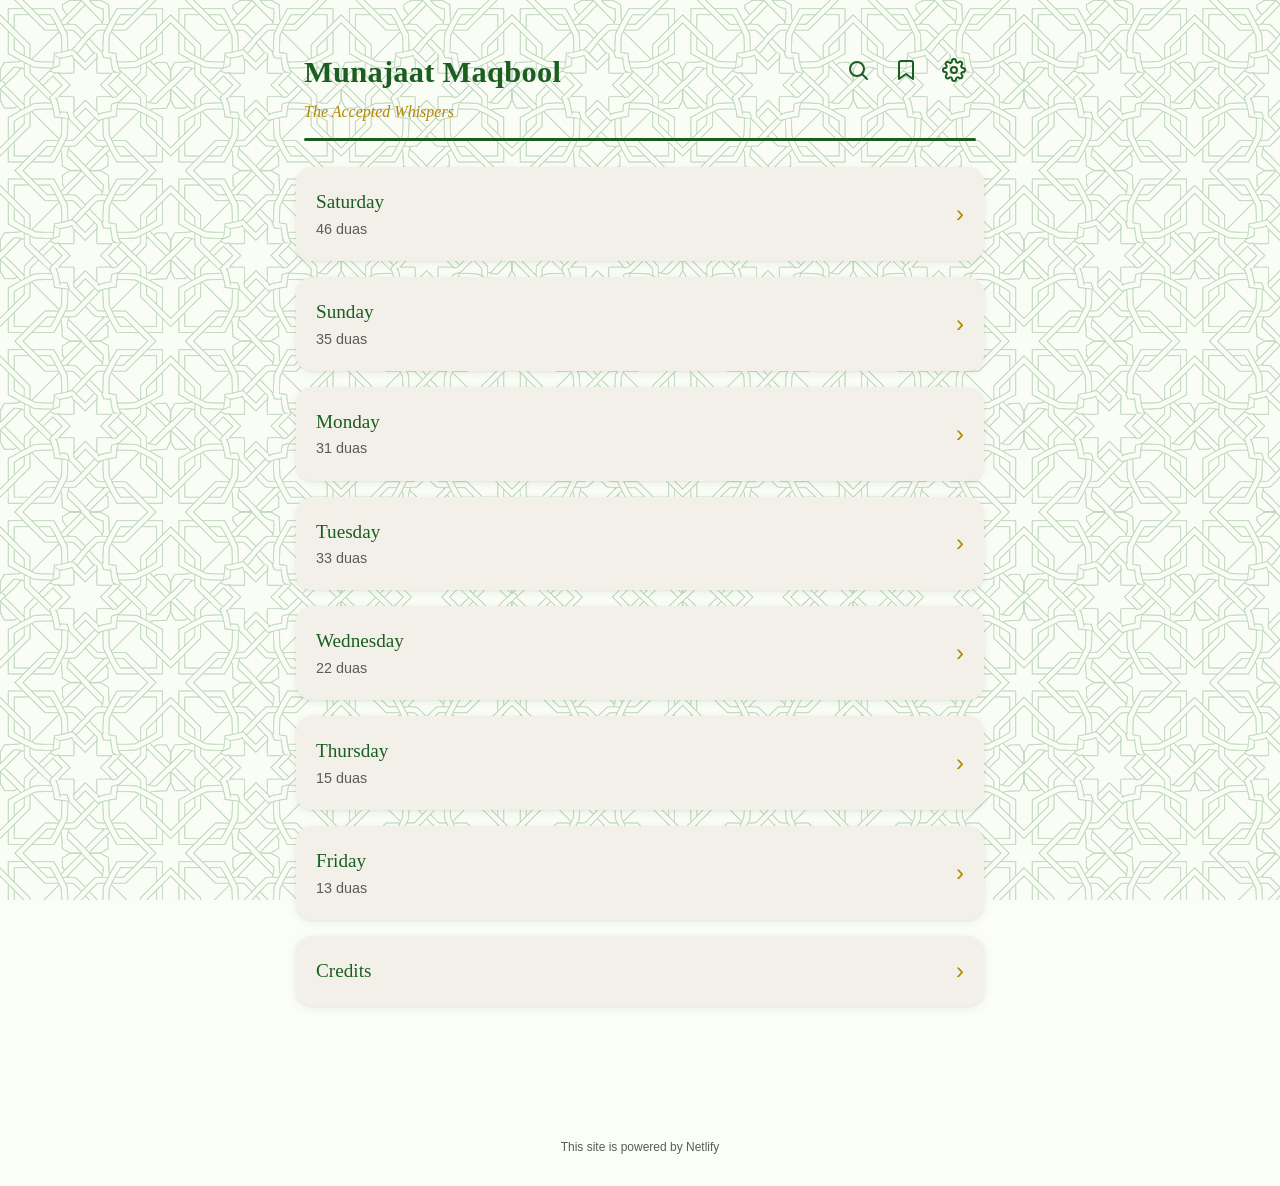
==== index.html @ 3bf54174 "v29: add project support page (support.html)" ====
<!DOCTYPE html>
<html lang="en">
<head>
<meta charset="UTF-8">
<meta name="viewport" content="width=device-width, initial-scale=1.0, viewport-fit=cover">
<title>Munajaat Maqbool</title>
<meta name="description" content="Munajaat Maqbool — The Accepted Whispers. Daily Qur'anic supplications by Mawlana Ashraf Ali Thanawi.">
<meta name="google-site-verification" content="EvIQQ5JlkB9sUNlK_Wzqi3NLMgtGDiQMD722Cd6O6J4" />
<meta name="theme-color" content="#1B5E20">
<meta name="mobile-web-app-capable" content="yes">
<meta name="apple-mobile-web-app-capable" content="yes">
<meta name="apple-mobile-web-app-status-bar-style" content="black-translucent">
<meta name="apple-mobile-web-app-title" content="Munajaat">
<link rel="manifest" href="manifest.webmanifest">
<link rel="icon" type="image/png" sizes="192x192" href="assets/icon-192.png">
<link rel="apple-touch-icon" href="assets/icon-192.png">
<link rel="stylesheet" href="styles.css">
</head>
<body>
<div id="app" aria-live="polite"></div>
<div id="toast" role="status" aria-live="polite"></div>
<div id="ios-banner" hidden>
  <span>Add to Home Screen for the full app experience &mdash; tap Share, then &lsquo;Add to Home Screen&rsquo;.</span>
  <button id="ios-banner-close" aria-label="Dismiss">&times;</button>
</div>
<div id="android-banner" hidden>
  <span id="android-banner-text">Install this app on your device for the full experience &mdash; tap &#8942; then &lsquo;Install app&rsquo;.</span>
  <button id="android-install" class="install-btn" hidden>Install</button>
  <button id="android-banner-close" aria-label="Dismiss">&times;</button>
</div>
<script src="app.js"></script>
<footer id="site-footer">
  <a href="https://www.netlify.com" target="_blank" rel="noopener">This site is powered by Netlify</a>
</footer>
</body>
</html>
---- styles.css ----
@font-face {
  font-family: 'Digital Khatt IndoPak';
  src: url('fonts/DigitalKhattIndoPak.woff2') format('woff2');
  font-display: swap;
}
@font-face {
  font-family: 'Amiri';
  src: url('fonts/Amiri-Regular.ttf') format('truetype');
  font-display: swap;
}
@font-face {
  font-family: 'Noto Nastaliq Urdu';
  src: url('fonts/NotoNastaliqUrdu-Regular.ttf') format('truetype');
  font-display: swap;
}

:root {
  --bg: #FBFDF7;
  --card: #F3F0EA;
  --primary: #1B5E20;
  --gold: #B28704;
  --text: #1A1C19;
  --text-dim: #5a5c58;
  --pattern-opacity: 0.35;
  --shadow: 0 2px 8px rgba(27, 94, 32, 0.08), 0 1px 3px rgba(0,0,0,0.06);
}
html[data-theme="dark"] {
  --bg: #101613;
  --card: #2A2622;
  --primary: #8ECB87;
  --gold: #D4B040;
  --text: #E3E3DE;
  --text-dim: #a8aaa4;
  --pattern-opacity: 0.12;
  --shadow: 0 2px 8px rgba(0,0,0,0.35), 0 1px 3px rgba(0,0,0,0.3);
}

* { box-sizing: border-box; margin: 0; padding: 0; }

html { -webkit-text-size-adjust: 100%; }

body {
  background-color: var(--bg);
  color: var(--text);
  font-family: -apple-system, BlinkMacSystemFont, 'Segoe UI', Roboto, Helvetica, Arial, sans-serif;
  line-height: 1.6;
  min-height: 100vh;
  position: relative;
  transition: background-color .25s, color .25s;
}
body::before {
  content: '';
  position: fixed;
  inset: 0;
  background: url('assets/bg_pattern.png') repeat;
  background-size: 512px;
  opacity: var(--pattern-opacity);
  pointer-events: none;
  z-index: 0;
}
#app { position: relative; z-index: 1; }

.wrap { max-width: 720px; margin: 0 auto; padding: 16px 16px calc(96px + env(safe-area-inset-bottom, 0px)); }

/* ---------- Headers ---------- */
.home-header { padding: calc(32px + env(safe-area-inset-top, 0px)) 8px 8px; }
.home-header h1 {
  font-family: Georgia, 'Times New Roman', serif;
  font-size: 1.9rem;
  color: var(--primary);
  letter-spacing: .3px;
}
.home-header .subtitle {
  color: var(--gold);
  font-style: italic;
  font-family: Georgia, 'Times New Roman', serif;
  margin-top: 2px;
}
.divider { height: 3px; background: var(--primary); border-radius: 2px; margin: 14px 0 18px; }

.topbar {
  display: flex; align-items: center; gap: 8px;
  padding: calc(12px + env(safe-area-inset-top, 0px)) 0 10px;
  position: sticky; top: 0; z-index: 10;
  background: var(--bg);
}
.topbar .title {
  font-family: Georgia, 'Times New Roman', serif;
  font-size: 1.25rem;
  color: var(--primary);
  flex: 1;
  overflow: hidden; text-overflow: ellipsis; white-space: nowrap;
}
.topbar .divider { margin: 0; position: absolute; left: 0; right: 0; bottom: 0; }
.icon-row { display: flex; gap: 4px; margin-left: auto; }

.icon-btn {
  background: none; border: none; cursor: pointer;
  color: var(--primary); padding: 8px; border-radius: 50%;
  display: inline-flex; align-items: center; justify-content: center;
  min-width: 44px; min-height: 44px;
  -webkit-tap-highlight-color: transparent;
}
.icon-btn:hover { background: rgba(128,128,128,.15); }
.icon-btn svg { width: 24px; height: 24px; display: block; }
.icon-btn.small svg { width: 20px; height: 20px; }
.icon-btn.gold { color: var(--gold); }

/* ---------- Cards ---------- */
.card {
  background: var(--card);
  border-radius: 16px;
  box-shadow: var(--shadow);
  padding: 20px;
  margin-bottom: 16px;
  transition: background-color .25s;
}

.day-card {
  display: flex; align-items: center; gap: 12px;
  cursor: pointer; text-decoration: none; color: inherit;
  -webkit-tap-highlight-color: transparent;
}
.day-card:hover { filter: brightness(.97); }
html[data-theme="dark"] .day-card:hover { filter: brightness(1.15); }
.day-card .day-title { font-family: Georgia, 'Times New Roman', serif; font-size: 1.2rem; color: var(--primary); }
.day-card .day-count { color: var(--text-dim); font-size: .9rem; }
.day-card .chevron { margin-left: auto; color: var(--gold); font-size: 1.5rem; line-height: 1; }

/* ---------- Dua cards ---------- */
.dua-card { position: relative; }
.dua-head { display: flex; align-items: flex-start; }
.num-badge {
  min-width: 34px; height: 34px; border-radius: 50%;
  background: var(--primary); color: #FBFDF7;
  display: inline-flex; align-items: center; justify-content: center;
  font-weight: 600; font-size: .95rem; flex-shrink: 0;
}
html[data-theme="dark"] .num-badge { color: #101613; }
.dua-actions { margin-left: auto; display: flex; gap: 2px; }
.dua-actions .icon-btn { padding: 6px; }

.arabic {
  font-family: 'Digital Khatt IndoPak', 'Amiri', serif;
  direction: rtl; text-align: right;
  font-size: calc(1.9rem * var(--arabic-scale, 1)); line-height: calc(2.1 * var(--arabic-lh, 1));
  margin: 14px 0 10px;
}
.urdu {
  font-family: 'Noto Nastaliq Urdu', serif;
  direction: rtl; text-align: right;
  font-size: calc(1.25rem * var(--text-scale, 1)); line-height: 2.4;
  margin: 10px 0;
}
.english { text-align: left; margin: 10px 0; font-size: calc(1rem * var(--text-scale, 1)); line-height: 1.7; }
.transliteration {
  text-align: left; font-style: italic; opacity: .85;
  font-size: calc(1rem * var(--translit-scale, 1)); line-height: 1.6;
  margin: 4px 0 10px;
}

.ref-toggle {
  background: none; border: none; cursor: pointer;
  color: var(--gold); font-weight: 600; font-size: .95rem;
  display: inline-flex; align-items: center; gap: 6px;
  padding: 6px 0; margin-top: 4px;
  -webkit-tap-highlight-color: transparent;
}
.ref-toggle .tri { display: inline-block; transition: transform .2s; font-size: .7rem; }
.ref-toggle[aria-expanded="true"] .tri { transform: rotate(90deg); }
.ref-body {
  display: none;
  white-space: pre-line;
  color: var(--text-dim);
  font-size: .9rem;
  border-left: 3px solid var(--gold);
  padding: 8px 12px; margin-top: 6px;
}
.ref-body.open { display: block; }

/* ---------- Search ---------- */
.search-input {
  width: 100%; padding: 12px 16px;
  border: 2px solid var(--primary); border-radius: 12px;
  background: var(--card); color: var(--text);
  font-size: 1rem; margin-bottom: 16px; outline: none;
}
.result-card { cursor: pointer; -webkit-tap-highlight-color: transparent; }
.result-card .r-meta { color: var(--primary); font-weight: 600; font-size: .9rem; }
.result-card .r-snippet { color: var(--text); margin-top: 4px; }
.result-card:hover { filter: brightness(.97); }
html[data-theme="dark"] .result-card:hover { filter: brightness(1.15); }

/* ---------- Settings ---------- */
.setting-row {
  display: flex; align-items: center; justify-content: space-between;
  padding: 14px 0; border-bottom: 1px solid rgba(128,128,128,.2);
}
.setting-row label { font-size: 1rem; }
.switch { position: relative; width: 48px; height: 26px; flex-shrink: 0; }
.switch input { opacity: 0; width: 100%; height: 100%; position: absolute; cursor: pointer; margin: 0; }
.switch .track {
  position: absolute; inset: 0; border-radius: 13px;
  background: rgba(128,128,128,.4); transition: background .2s;
  pointer-events: none;
}
.switch .track::after {
  content: ''; position: absolute; top: 3px; left: 3px;
  width: 20px; height: 20px; border-radius: 50%;
  background: #fff; transition: transform .2s;
  box-shadow: 0 1px 3px rgba(0,0,0,.3);
}
.switch input:checked + .track { background: var(--primary); }
.switch input:checked + .track::after { transform: translateX(22px); }

/* ---------- Credits ---------- */
.credits p { margin: 12px 0; }
.credits .gold { color: var(--gold); }

/* ---------- Misc ---------- */
.empty { text-align: center; color: var(--text-dim); padding: 48px 16px; }
.error-box {
  background: var(--card); border-left: 4px solid #b00020;
  padding: 16px; border-radius: 12px; margin: 24px 0;
}

#toast {
  position: fixed; left: 50%; bottom: calc(32px + env(safe-area-inset-bottom, 0px)); transform: translateX(-50%) translateY(80px);
  background: var(--primary); color: #fff;
  padding: 10px 22px; border-radius: 24px;
  font-size: .9rem; opacity: 0; pointer-events: none;
  transition: transform .25s, opacity .25s; z-index: 100;
}
html[data-theme="dark"] #toast { color: #101613; }
#toast.show { opacity: 1; transform: translateX(-50%) translateY(0); }

#ios-banner, #android-banner {
  position: fixed; left: 12px; right: 12px; bottom: calc(12px + env(safe-area-inset-bottom, 0px)); z-index: 90;
  background: var(--primary); color: #fff;
  border-radius: 14px; padding: 12px 14px;
  display: flex; align-items: center; gap: 10px;
  font-size: .88rem; box-shadow: 0 4px 16px rgba(0,0,0,.3);
}
html[data-theme="dark"] #ios-banner, #android-banner { color: #101613; }
#ios-banner[hidden], #android-banner[hidden] { display: none; }
#ios-banner button, #android-banner button {
  background: none; border: none; color: inherit;
  font-size: 1.3rem; cursor: pointer; padding: 2px 8px; flex-shrink: 0;
}

@media (max-width: 480px) {
  .arabic { font-size: calc(1.7rem * var(--arabic-scale, 1)); }
  .home-header h1 { font-size: 1.6rem; }
}

/* ---------- Font size sliders ---------- */
.setting-slider { flex-direction: column; align-items: stretch; gap: 8px; }
.slider-head { display: flex; align-items: center; justify-content: space-between; width: 100%; }
.slider-head label { min-width: 0; white-space: nowrap; overflow: hidden; text-overflow: ellipsis; }
.setting-slider input[type="range"] {
  width: 100%; margin: 0; accent-color: var(--primary); cursor: pointer;
}
.slider-val {
  min-width: 44px; text-align: right; color: var(--text-dim);
  font-size: .9rem; font-variant-numeric: tabular-nums;
}

#android-banner .install-btn {
  font-weight: 700; background: rgba(255,255,255,.25); border-radius: 8px;
  padding: 4px 14px !important; margin-left: 6px;
}

/* Support box (Credits page) */
.support-box { background: var(--card, #fff); border-radius: 16px; padding: 20px; margin-top: 16px; text-align: center; }
.support-box h3 { margin: 0 0 8px; color: var(--primary); font-family: Georgia, 'Times New Roman', serif; }
.support-box p { margin: 0 0 14px; font-size: 0.95rem; opacity: 0.85; }
.support-btn { display: inline-block; background: var(--primary); color: #fff; padding: 10px 22px; border-radius: 999px; text-decoration: none; font-weight: 600; }
.support-btn:hover { opacity: 0.9; }
html[data-theme="dark"] .support-btn { color: #101613; }

/* About/Credits page sections */
.about-head { text-align: center; }
.about-head h2 { margin: 4px 0 8px; }
.about-tagline { color: var(--text-dim); margin: 0 0 6px; }
.about-site { color: var(--gold); text-decoration: none; font-size: 0.95rem; }
.about-heading { color: var(--gold); font-size: 0.8rem; letter-spacing: 0.12em; font-weight: 600; margin: 2px 0 14px; }
.about-row { display: flex; gap: 16px; margin: 0 0 14px; }
.about-row:last-child { margin-bottom: 0; }
.about-label { flex: 0 0 38%; color: var(--text-dim); }
.about-value { flex: 1; }
.support-box h3 { color: var(--gold); }
.about-foot { text-align: center; color: var(--text-dim); margin: 14px 0 0; }
.about-gold { color: var(--gold); }

/* Netlify OSS footer */
#site-footer { text-align: center; padding: 20px 8px 28px; font-size: 0.75rem; }
#site-footer a { color: var(--text-dim); text-decoration: none; }
#site-footer a:hover { color: var(--primary); text-decoration: underline; }
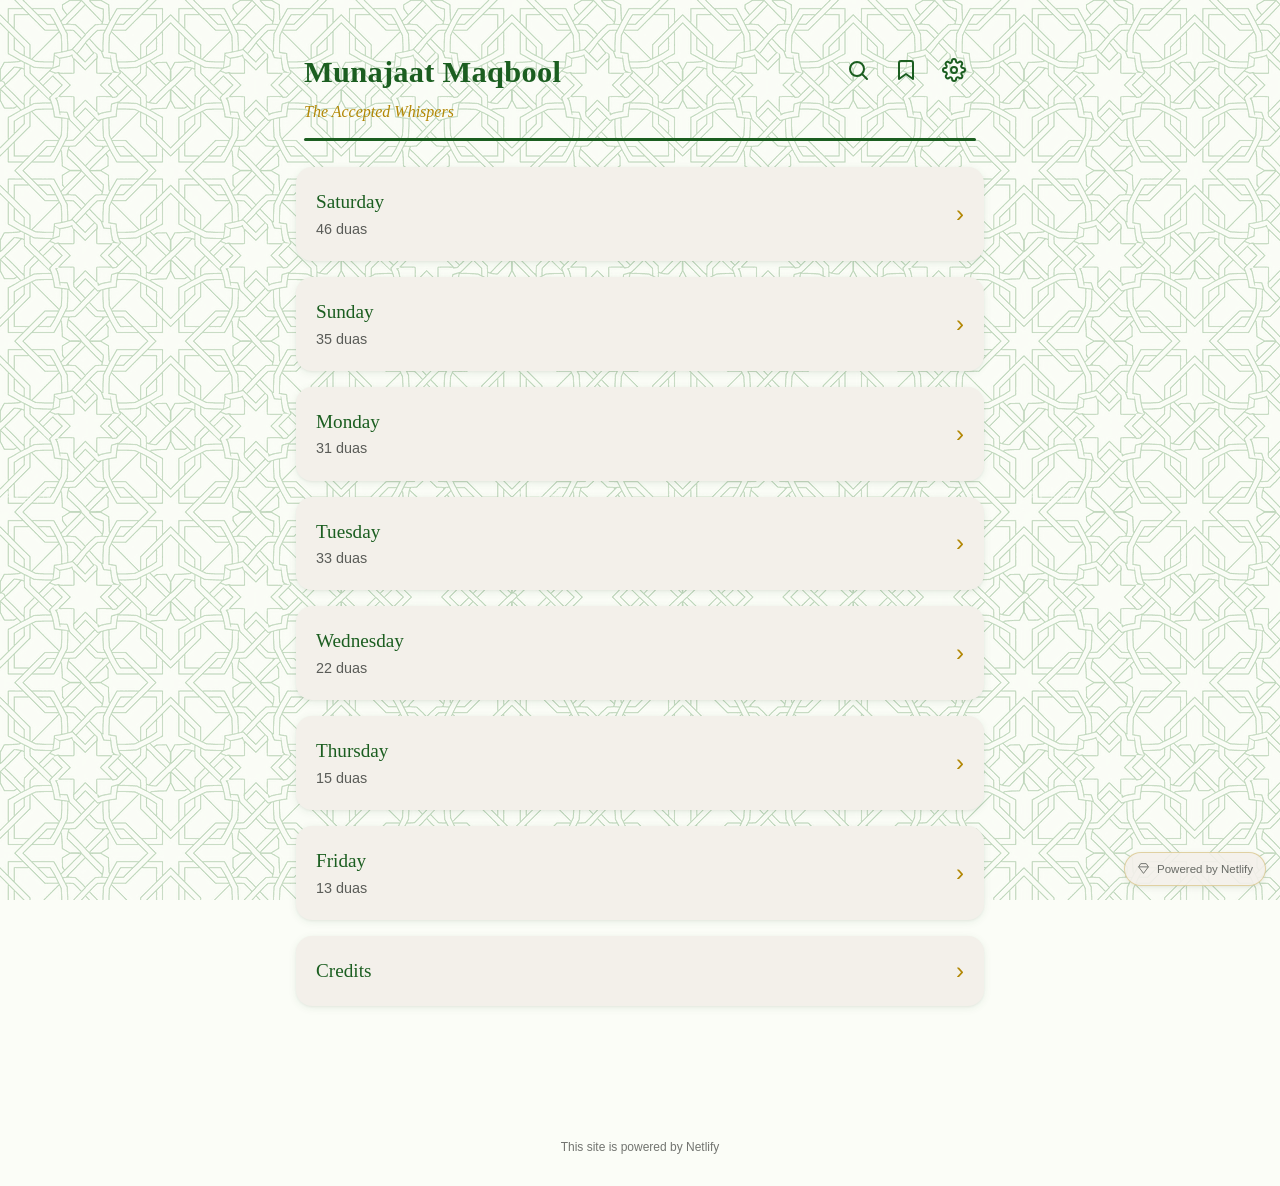
==== commit f8e975f6: "v32: restyle Netlify attribution: remove duplicate link, add Munajaat-styled pill" ====
--- a/index.html
+++ b/index.html
@@ -32,5 +32,9 @@
 <footer id="site-footer">
   <a href="https://www.netlify.com" target="_blank" rel="noopener">This site is powered by Netlify</a>
 </footer>
+<a id="nf-pill" href="https://www.netlify.com" target="_blank" rel="noopener" aria-label="This site is powered by Netlify">
+  <svg viewBox="0 0 24 24" fill="none" stroke="currentColor" stroke-width="1.7" stroke-linejoin="round" aria-hidden="true"><path d="M7 3h10l4 6-9 12L3 9l4-6z"/><path d="M3 9h18"/></svg>
+  <span>Powered by Netlify</span>
+</a>
 </body>
 </html>
--- a/styles.css
+++ b/styles.css
@@ -293,6 +293,26 @@
 .about-gold { color: var(--gold); }
 
 /* Netlify OSS footer */
-#site-footer { text-align: center; padding: 20px 8px 28px; font-size: 0.75rem; }
-#site-footer a { color: var(--text-dim); text-decoration: none; }
-#site-footer a:hover { color: var(--primary); text-decoration: underline; }
+#site-footer { text-align: center; padding: 20px 8px calc(28px + env(safe-area-inset-bottom, 0px)); font-size: 0.75rem; }
+#site-footer a { color: var(--text-dim); text-decoration: none; opacity: .85; }
+#site-footer a:hover { color: var(--gold); text-decoration: underline; opacity: 1; }
+#nf-pill {
+  position: fixed;
+  right: calc(14px + env(safe-area-inset-right, 0px));
+  bottom: calc(14px + env(safe-area-inset-bottom, 0px));
+  z-index: 40;
+  display: inline-flex; align-items: center; gap: 7px;
+  padding: 7px 12px;
+  border-radius: 999px;
+  background: var(--card);
+  color: var(--text-dim);
+  border: 1px solid rgba(178, 135, 4, 0.35);
+  box-shadow: var(--shadow);
+  font-size: 0.72rem;
+  text-decoration: none;
+  opacity: 0.9;
+  transition: opacity .2s, color .2s;
+}
+#nf-pill:hover { opacity: 1; color: var(--gold); }
+#nf-pill svg { width: 13px; height: 13px; flex: none; }
+html[data-theme="dark"] #nf-pill { border-color: rgba(212, 176, 64, 0.3); }
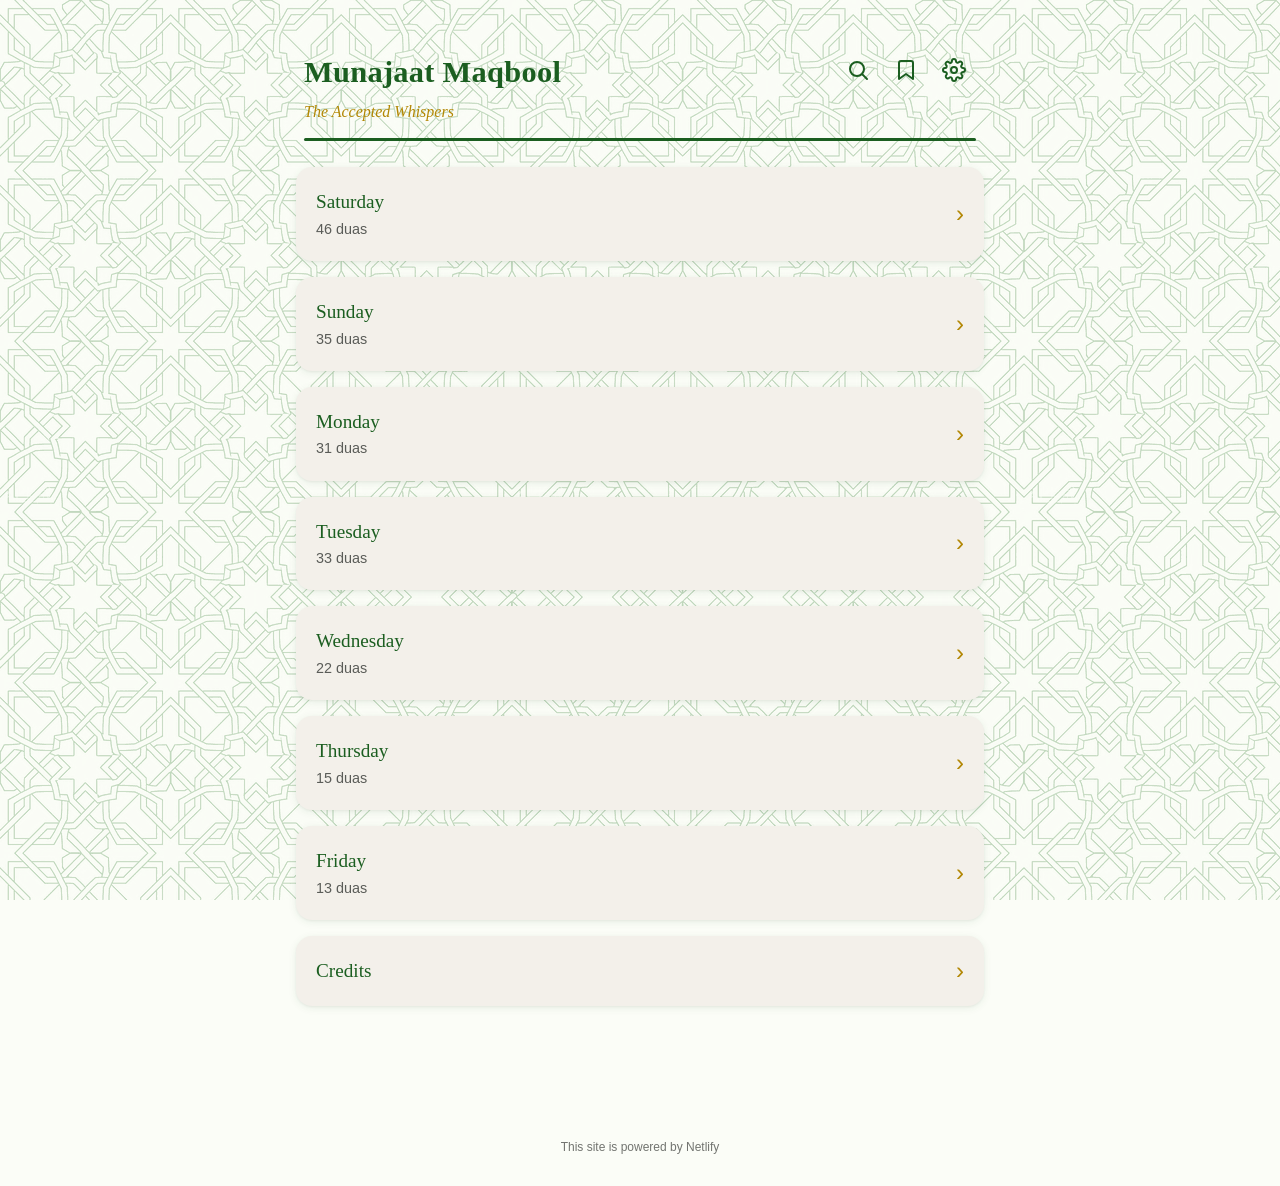
==== commit 24626b0d: "v33: remove custom pill (official Netlify badge enabled in project settings)" ====
--- a/index.html
+++ b/index.html
@@ -32,9 +32,5 @@
 <footer id="site-footer">
   <a href="https://www.netlify.com" target="_blank" rel="noopener">This site is powered by Netlify</a>
 </footer>
-<a id="nf-pill" href="https://www.netlify.com" target="_blank" rel="noopener" aria-label="This site is powered by Netlify">
-  <svg viewBox="0 0 24 24" fill="none" stroke="currentColor" stroke-width="1.7" stroke-linejoin="round" aria-hidden="true"><path d="M7 3h10l4 6-9 12L3 9l4-6z"/><path d="M3 9h18"/></svg>
-  <span>Powered by Netlify</span>
-</a>
 </body>
 </html>
--- a/styles.css
+++ b/styles.css
@@ -296,23 +296,3 @@
 #site-footer { text-align: center; padding: 20px 8px calc(28px + env(safe-area-inset-bottom, 0px)); font-size: 0.75rem; }
 #site-footer a { color: var(--text-dim); text-decoration: none; opacity: .85; }
 #site-footer a:hover { color: var(--gold); text-decoration: underline; opacity: 1; }
-#nf-pill {
-  position: fixed;
-  right: calc(14px + env(safe-area-inset-right, 0px));
-  bottom: calc(14px + env(safe-area-inset-bottom, 0px));
-  z-index: 40;
-  display: inline-flex; align-items: center; gap: 7px;
-  padding: 7px 12px;
-  border-radius: 999px;
-  background: var(--card);
-  color: var(--text-dim);
-  border: 1px solid rgba(178, 135, 4, 0.35);
-  box-shadow: var(--shadow);
-  font-size: 0.72rem;
-  text-decoration: none;
-  opacity: 0.9;
-  transition: opacity .2s, color .2s;
-}
-#nf-pill:hover { opacity: 1; color: var(--gold); }
-#nf-pill svg { width: 13px; height: 13px; flex: none; }
-html[data-theme="dark"] #nf-pill { border-color: rgba(212, 176, 64, 0.3); }
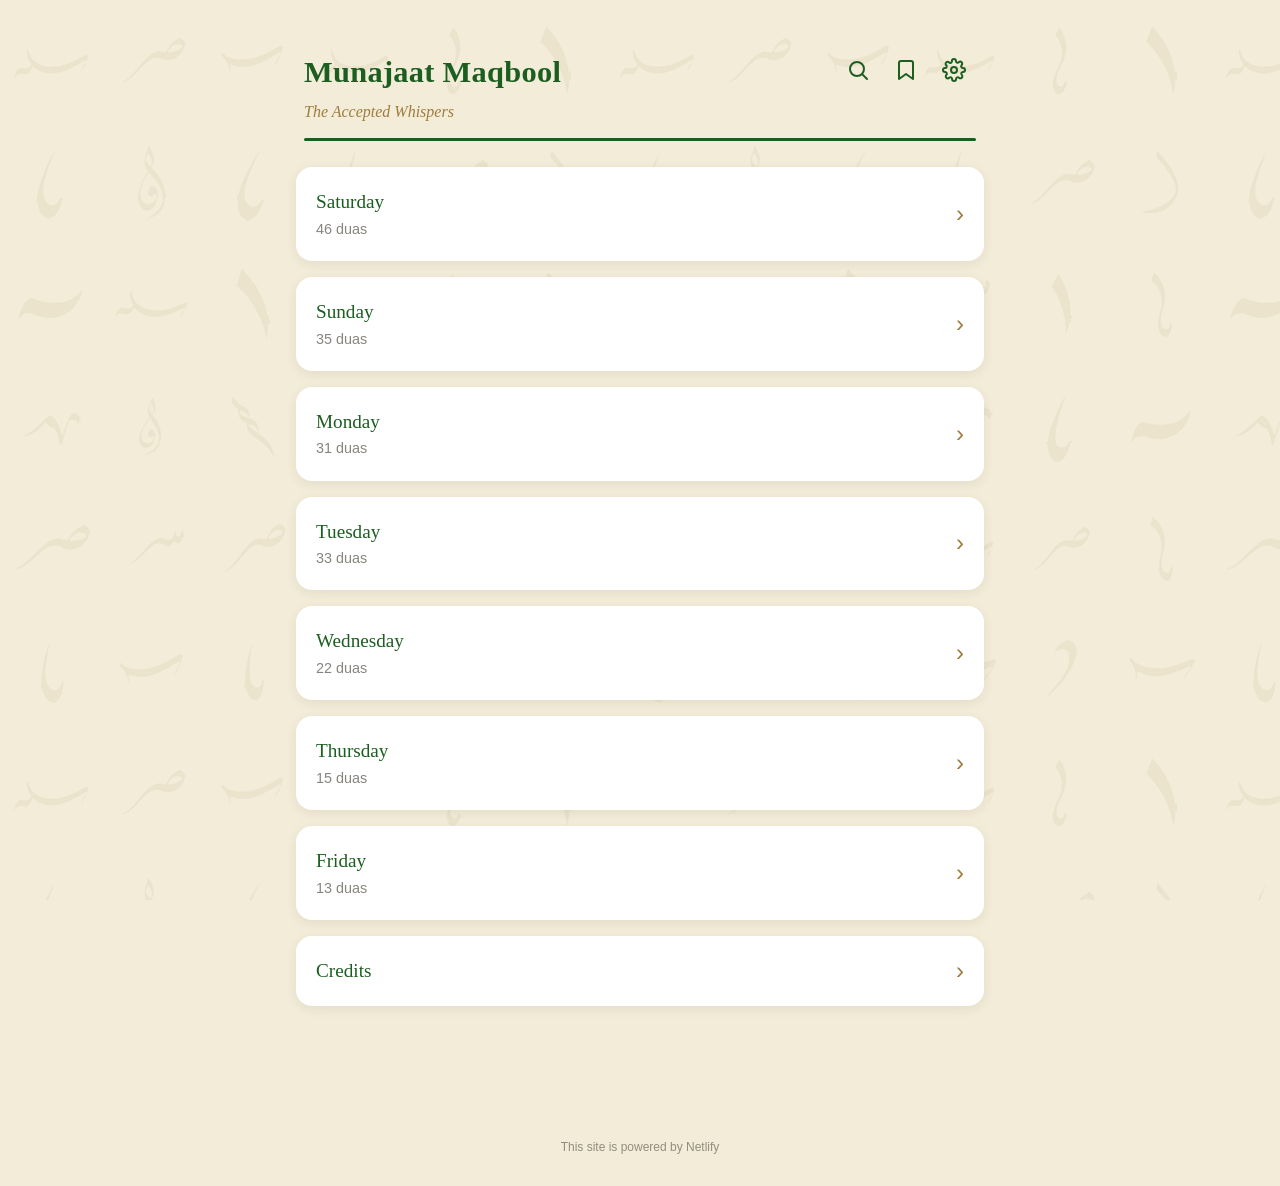
==== commit c519df91: "v35: v35: match JustQuran family styling — mushaf-paper light theme, dedicated Urdu font slider, Ind" ====
--- a/index.html
+++ b/index.html
@@ -6,7 +6,7 @@
 <title>Munajaat Maqbool</title>
 <meta name="description" content="Munajaat Maqbool — The Accepted Whispers. Daily Qur'anic supplications by Mawlana Ashraf Ali Thanawi.">
 <meta name="google-site-verification" content="EvIQQ5JlkB9sUNlK_Wzqi3NLMgtGDiQMD722Cd6O6J4" />
-<meta name="theme-color" content="#1B5E20">
+<meta name="theme-color" content="#F3ECD8">
 <meta name="mobile-web-app-capable" content="yes">
 <meta name="apple-mobile-web-app-capable" content="yes">
 <meta name="apple-mobile-web-app-status-bar-style" content="black-translucent">
--- a/styles.css
+++ b/styles.css
@@ -1,6 +1,11 @@
 @font-face {
   font-family: 'Digital Khatt IndoPak';
-  src: url('fonts/DigitalKhattIndoPak.woff2') format('woff2');
+  src: url('fonts/digitalkhatt-indopak-v2.otf') format('opentype');
+  font-display: swap;
+}
+@font-face {
+  font-family: 'Amiri Quran';
+  src: url('fonts/amiri-quran.ttf') format('truetype');
   font-display: swap;
 }
 @font-face {
@@ -13,26 +18,34 @@
   src: url('fonts/NotoNastaliqUrdu-Regular.ttf') format('truetype');
   font-display: swap;
 }
-
+@font-face {
+  font-family: 'Noto Naskh Arabic';
+  src: url('fonts/noto-naskh.ttf') format('truetype');
+  font-display: swap;
+}
+
+/* Light: mushaf paper theme (shared family palette with JustQuran) */
 :root {
-  --bg: #FBFDF7;
-  --card: #F3F0EA;
-  --primary: #1B5E20;
-  --gold: #B28704;
-  --text: #1A1C19;
-  --text-dim: #5a5c58;
-  --pattern-opacity: 0.35;
-  --shadow: 0 2px 8px rgba(27, 94, 32, 0.08), 0 1px 3px rgba(0,0,0,0.06);
+  --bg: rgb(243, 236, 216);          /* paper */
+  --card: rgb(255, 255, 255);
+  --primary: #1B5E20;                /* Munajaat green brand accent */
+  --gold: rgb(158, 124, 62);         /* frame gold */
+  --text: rgb(38, 32, 22);           /* ink */
+  --text-dim: rgba(38, 32, 22, 0.55);
+  --pattern-img: url('assets/tiles-light.png');
+  --pattern-opacity: 0.5;
+  --shadow: 0 3px 12px rgba(38, 32, 22, 0.08);
 }
 html[data-theme="dark"] {
-  --bg: #101613;
-  --card: #2A2622;
+  --bg: rgb(16, 22, 19);             /* identical to JustQuran dark */
+  --card: rgb(43, 44, 47);
   --primary: #8ECB87;
-  --gold: #D4B040;
-  --text: #E3E3DE;
-  --text-dim: #a8aaa4;
+  --gold: rgb(201, 166, 88);
+  --text: rgb(240, 235, 220);        /* cream */
+  --text-dim: rgba(240, 235, 220, 0.55);
+  --pattern-img: url('assets/bg_pattern.png');
   --pattern-opacity: 0.12;
-  --shadow: 0 2px 8px rgba(0,0,0,0.35), 0 1px 3px rgba(0,0,0,0.3);
+  --shadow: none;
 }
 
 * { box-sizing: border-box; margin: 0; padding: 0; }
@@ -52,8 +65,7 @@
   content: '';
   position: fixed;
   inset: 0;
-  background: url('assets/bg_pattern.png') repeat;
-  background-size: 512px;
+  background: var(--pattern-img) repeat;
   opacity: var(--pattern-opacity);
   pointer-events: none;
   z-index: 0;
@@ -141,7 +153,7 @@
 .dua-actions .icon-btn { padding: 6px; }
 
 .arabic {
-  font-family: 'Digital Khatt IndoPak', 'Amiri', serif;
+  font-family: 'Digital Khatt IndoPak', 'Amiri Quran', 'Amiri', 'Noto Naskh Arabic', serif;
   direction: rtl; text-align: right;
   font-size: calc(1.9rem * var(--arabic-scale, 1)); line-height: calc(2.1 * var(--arabic-lh, 1));
   margin: 14px 0 10px;
@@ -149,7 +161,7 @@
 .urdu {
   font-family: 'Noto Nastaliq Urdu', serif;
   direction: rtl; text-align: right;
-  font-size: calc(1.25rem * var(--text-scale, 1)); line-height: 2.4;
+  font-size: calc(1.25rem * var(--urdu-scale, 1)); line-height: 2.4;
   margin: 10px 0;
 }
 .english { text-align: left; margin: 10px 0; font-size: calc(1rem * var(--text-scale, 1)); line-height: 1.7; }
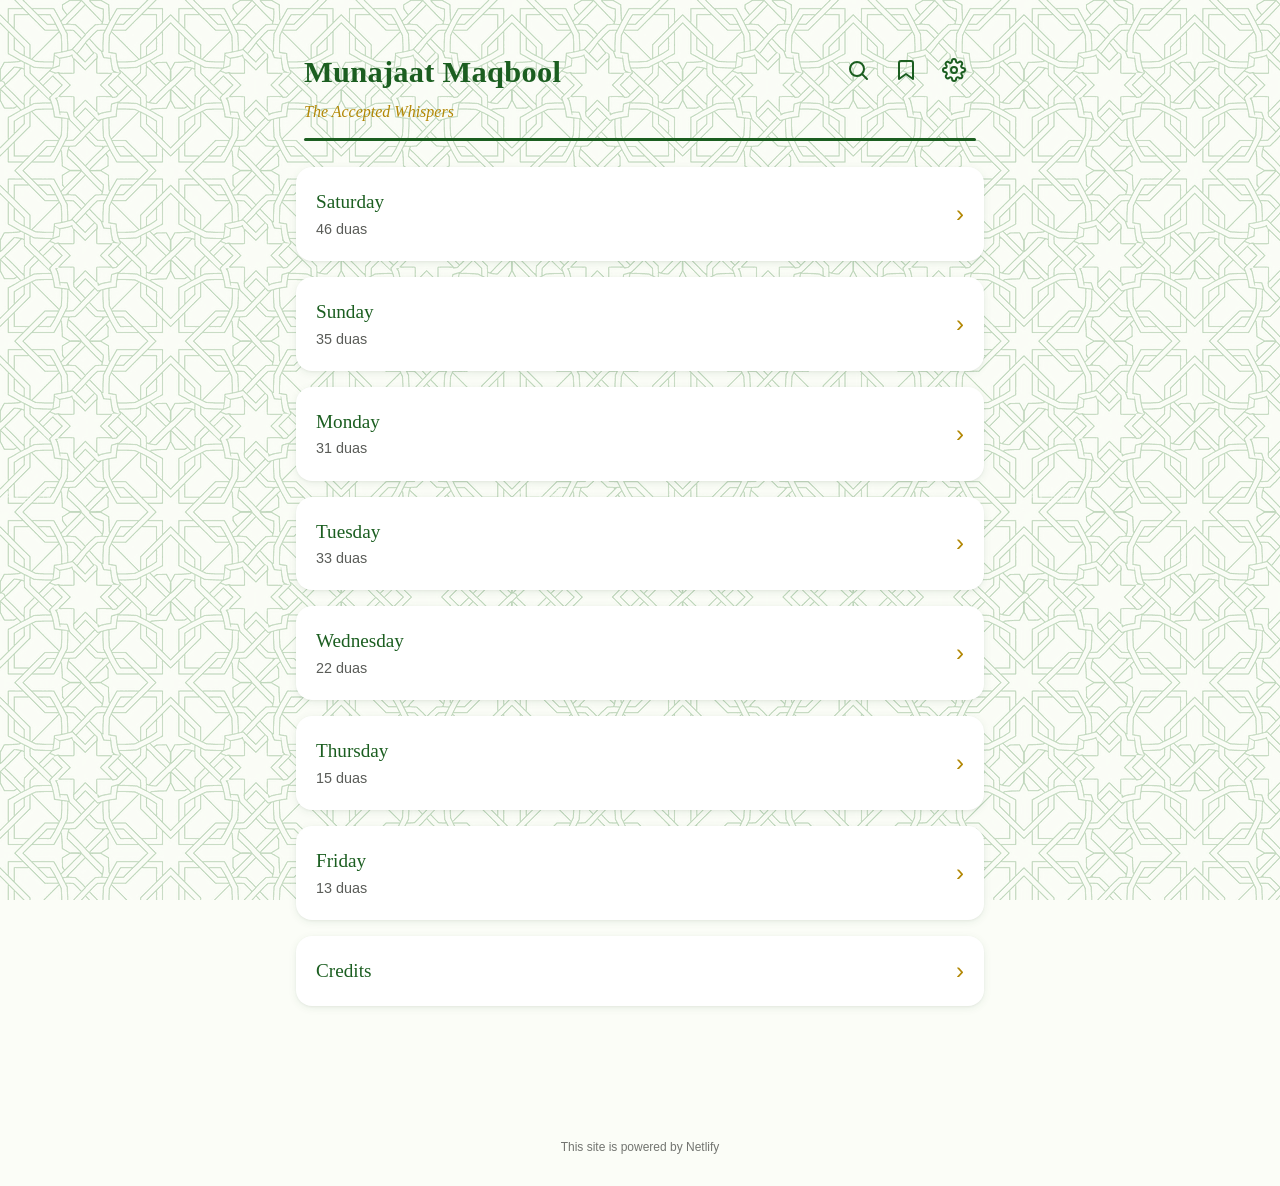
==== commit 5e9e57e3: "v36: v36: keep Munajaat background (revert paper bg); retain Urdu slider, IndoPak v2 fonts, dark-the" ====
--- a/index.html
+++ b/index.html
@@ -6,7 +6,7 @@
 <title>Munajaat Maqbool</title>
 <meta name="description" content="Munajaat Maqbool — The Accepted Whispers. Daily Qur'anic supplications by Mawlana Ashraf Ali Thanawi.">
 <meta name="google-site-verification" content="EvIQQ5JlkB9sUNlK_Wzqi3NLMgtGDiQMD722Cd6O6J4" />
-<meta name="theme-color" content="#F3ECD8">
+<meta name="theme-color" content="#1B5E20">
 <meta name="mobile-web-app-capable" content="yes">
 <meta name="apple-mobile-web-app-capable" content="yes">
 <meta name="apple-mobile-web-app-status-bar-style" content="black-translucent">
--- a/styles.css
+++ b/styles.css
@@ -24,17 +24,17 @@
   font-display: swap;
 }
 
-/* Light: mushaf paper theme (shared family palette with JustQuran) */
+/* Light: Munajaat's own background kept (green-tinted white + original pattern) */
 :root {
-  --bg: rgb(243, 236, 216);          /* paper */
+  --bg: #FBFDF7;
   --card: rgb(255, 255, 255);
   --primary: #1B5E20;                /* Munajaat green brand accent */
-  --gold: rgb(158, 124, 62);         /* frame gold */
-  --text: rgb(38, 32, 22);           /* ink */
-  --text-dim: rgba(38, 32, 22, 0.55);
-  --pattern-img: url('assets/tiles-light.png');
-  --pattern-opacity: 0.5;
-  --shadow: 0 3px 12px rgba(38, 32, 22, 0.08);
+  --gold: #B28704;
+  --text: #1A1C19;
+  --text-dim: #5a5c58;
+  --pattern-img: url('assets/bg_pattern.png');
+  --pattern-opacity: 0.35;
+  --shadow: 0 2px 8px rgba(27, 94, 32, 0.08), 0 1px 3px rgba(0,0,0,0.06);
 }
 html[data-theme="dark"] {
   --bg: rgb(16, 22, 19);             /* identical to JustQuran dark */
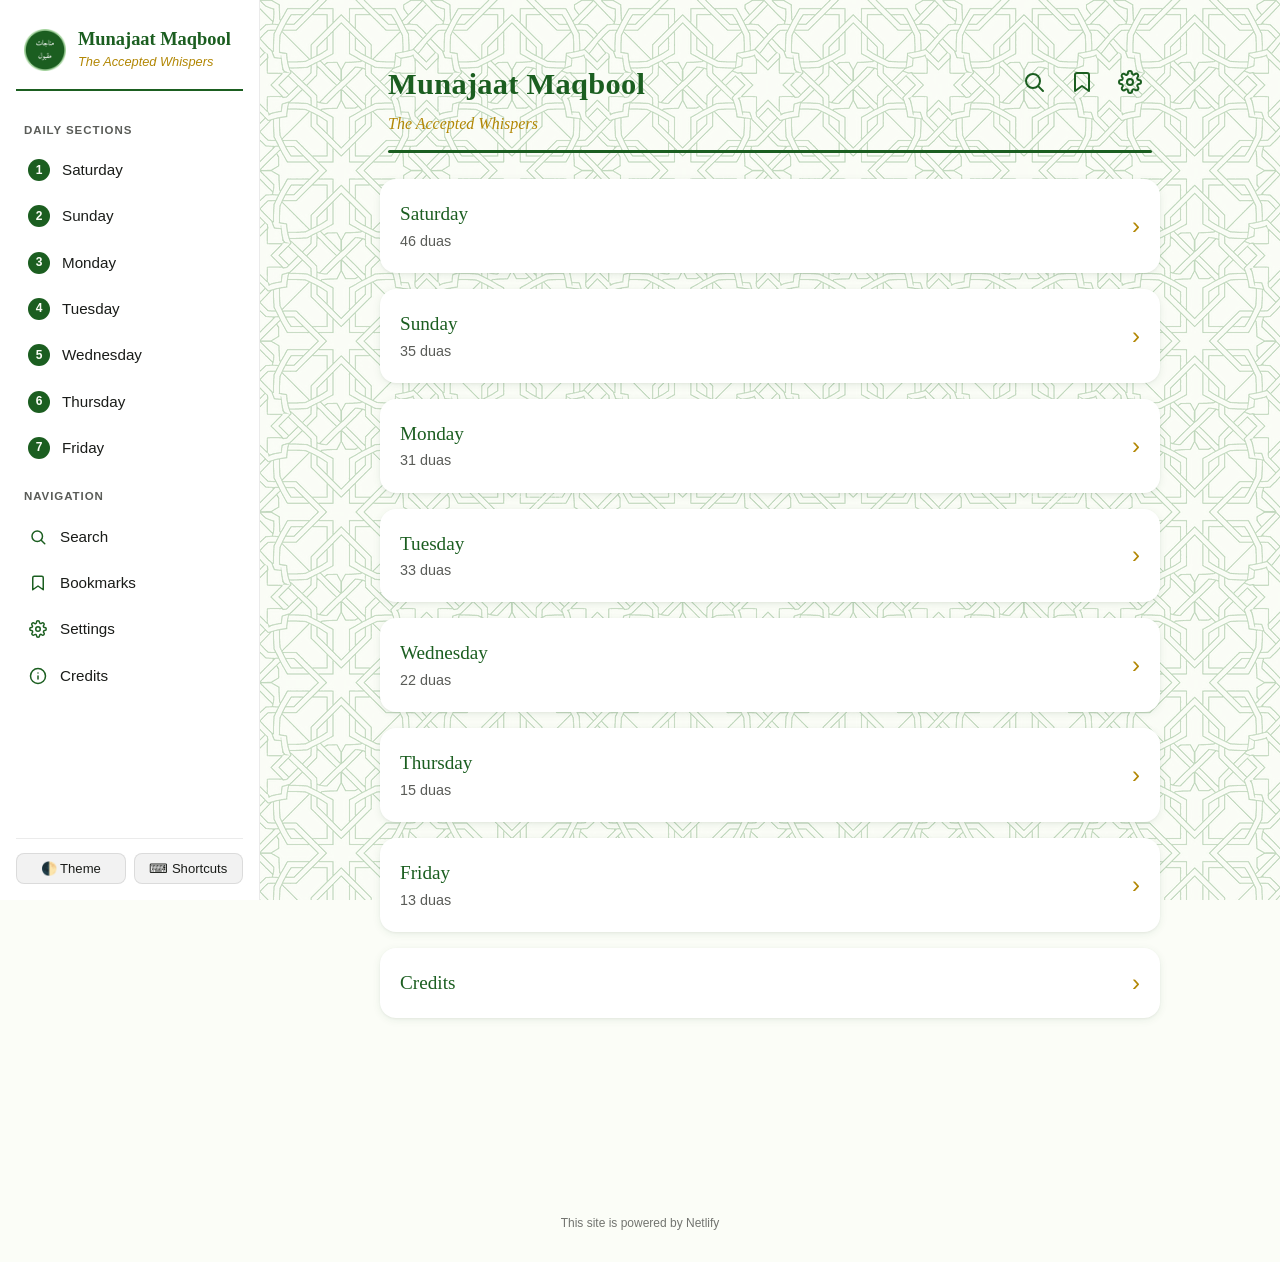
==== commit ee8c9268: "Desktop v1.2.0: dual-pane desktop layout, keyboard navigation, Flatpak manifest, metainfo fixes" ====
--- a/index.html
+++ b/index.html
@@ -15,6 +15,14 @@
 <link rel="icon" type="image/png" sizes="192x192" href="assets/icon-192.png">
 <link rel="apple-touch-icon" href="assets/icon-192.png">
 <link rel="stylesheet" href="styles.css">
+<script>
+  if (location.protocol === 'app:' || window.navigator.userAgent.indexOf('MunajaatDesktop') !== -1) {
+    var l = document.createElement('link');
+    l.rel = 'stylesheet';
+    l.href = 'desktop.css';
+    document.head.appendChild(l);
+  }
+</script>
 </head>
 <body>
 <div id="app" aria-live="polite"></div>
--- a/styles.css
+++ b/styles.css
@@ -308,3 +308,170 @@
 #site-footer { text-align: center; padding: 20px 8px calc(28px + env(safe-area-inset-bottom, 0px)); font-size: 0.75rem; }
 #site-footer a { color: var(--text-dim); text-decoration: none; opacity: .85; }
 #site-footer a:hover { color: var(--gold); text-decoration: underline; opacity: 1; }
+
+/* ---------- Responsive Desktop Sidebar & Dual-Pane Layout ---------- */
+.desktop-sidebar { display: none; }
+.layout-container { width: 100%; min-height: 100vh; }
+.main-content { width: 100%; }
+
+@media (min-width: 960px) {
+  .layout-container {
+    display: flex;
+    min-height: 100vh;
+  }
+  .desktop-sidebar {
+    display: flex;
+    flex-direction: column;
+    width: 260px;
+    flex-shrink: 0;
+    position: sticky;
+    top: 0;
+    height: 100vh;
+    overflow-y: auto;
+    background: var(--card);
+    border-right: 1px solid rgba(0, 0, 0, 0.08);
+    padding: 24px 16px 16px;
+    box-sizing: border-box;
+    z-index: 20;
+  }
+  html[data-theme="dark"] .desktop-sidebar {
+    border-right-color: rgba(255, 255, 255, 0.08);
+  }
+  .main-content {
+    flex: 1;
+    min-width: 0;
+    padding: 12px 32px 64px;
+    display: flex;
+    justify-content: center;
+  }
+  .main-content .wrap {
+    max-width: 780px;
+    width: 100%;
+    margin: 0;
+    padding: 16px 0 96px;
+  }
+  .sidebar-brand {
+    display: flex;
+    align-items: center;
+    gap: 12px;
+    text-decoration: none;
+    color: inherit;
+    padding: 4px 8px 16px;
+    border-bottom: 2px solid var(--primary);
+    margin-bottom: 16px;
+  }
+  .sidebar-logo {
+    width: 42px;
+    height: 42px;
+    border-radius: 10px;
+  }
+  .sidebar-title {
+    font-family: Georgia, 'Times New Roman', serif;
+    font-size: 1.15rem;
+    font-weight: 700;
+    color: var(--primary);
+    line-height: 1.2;
+  }
+  .sidebar-sub {
+    font-size: 0.8rem;
+    font-style: italic;
+    color: var(--gold);
+    margin-top: 2px;
+  }
+  .sidebar-nav {
+    flex: 1;
+    display: flex;
+    flex-direction: column;
+    gap: 4px;
+  }
+  .nav-section-label {
+    font-size: 0.72rem;
+    font-weight: 700;
+    letter-spacing: 0.08em;
+    color: var(--text-dim);
+    margin: 14px 8px 6px;
+    text-transform: uppercase;
+  }
+  .nav-item {
+    display: flex;
+    align-items: center;
+    gap: 12px;
+    padding: 9px 12px;
+    border-radius: 10px;
+    text-decoration: none;
+    color: var(--text);
+    font-size: 0.95rem;
+    transition: background 0.15s, color 0.15s;
+    cursor: pointer;
+  }
+  .nav-item:hover {
+    background: rgba(128, 128, 128, 0.12);
+  }
+  .nav-item.active {
+    background: var(--primary);
+    color: #FBFDF7;
+    font-weight: 600;
+  }
+  html[data-theme="dark"] .nav-item.active {
+    color: #101613;
+  }
+  .nav-item.active .nav-badge {
+    background: rgba(255, 255, 255, 0.25);
+    color: inherit;
+  }
+  .nav-badge {
+    width: 22px;
+    height: 22px;
+    border-radius: 50%;
+    background: var(--primary);
+    color: #FBFDF7;
+    font-size: 0.75rem;
+    font-weight: 700;
+    display: inline-flex;
+    align-items: center;
+    justify-content: center;
+    flex-shrink: 0;
+  }
+  html[data-theme="dark"] .nav-badge {
+    color: #101613;
+  }
+  .nav-icon {
+    width: 20px;
+    height: 20px;
+    display: inline-flex;
+    align-items: center;
+    justify-content: center;
+    color: var(--primary);
+  }
+  .nav-item.active .nav-icon {
+    color: inherit;
+  }
+  .nav-icon svg {
+    width: 18px;
+    height: 18px;
+  }
+  .sidebar-foot {
+    display: flex;
+    gap: 8px;
+    padding-top: 14px;
+    border-top: 1px solid rgba(0, 0, 0, 0.08);
+    margin-top: auto;
+  }
+  html[data-theme="dark"] .sidebar-foot {
+    border-top-color: rgba(255, 255, 255, 0.08);
+  }
+  .sidebar-btn {
+    flex: 1;
+    background: rgba(128, 128, 128, 0.1);
+    border: 1px solid rgba(128, 128, 128, 0.2);
+    border-radius: 8px;
+    padding: 7px 8px;
+    font-size: 0.82rem;
+    color: var(--text);
+    cursor: pointer;
+    transition: background 0.15s;
+  }
+  .sidebar-btn:hover {
+    background: rgba(128, 128, 128, 0.2);
+  }
+}
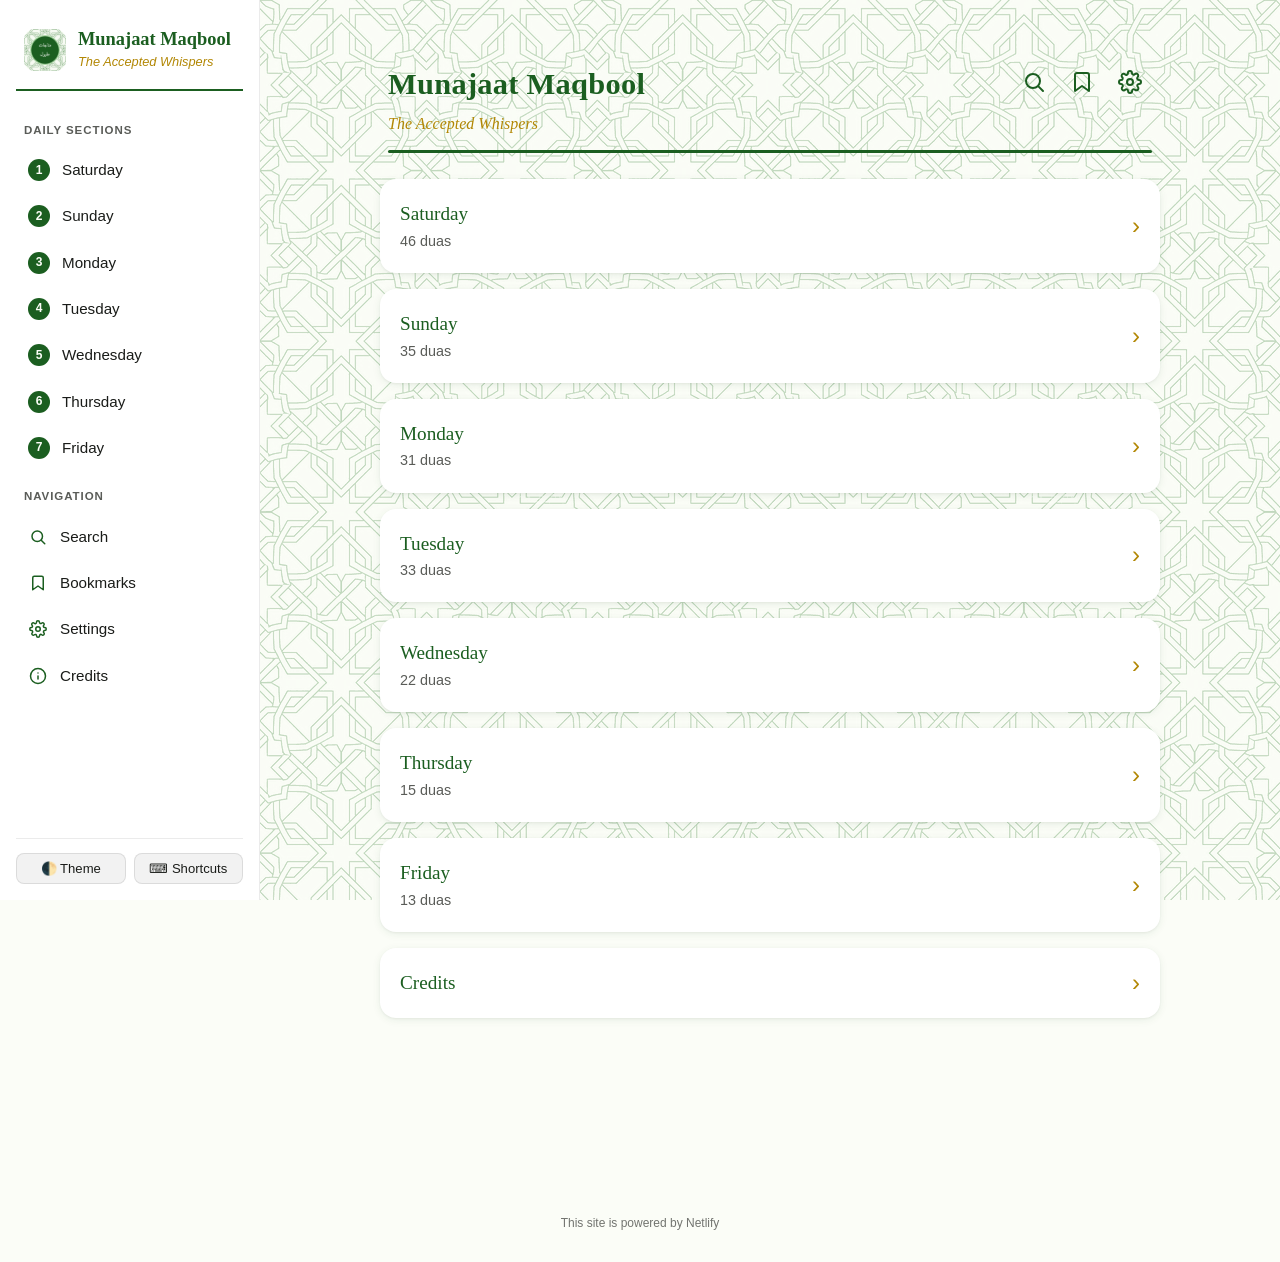
==== commit fe7979df: "seo: add canonical link tags pointing to https://munajaat.app" ====
--- a/index.html
+++ b/index.html
@@ -14,6 +14,7 @@
 <link rel="manifest" href="manifest.webmanifest">
 <link rel="icon" type="image/png" sizes="192x192" href="assets/icon-192.png">
 <link rel="apple-touch-icon" href="assets/icon-192.png">
+<link rel="canonical" href="https://munajaat.app/">
 <link rel="stylesheet" href="styles.css">
 <script>
   if (location.protocol === 'app:' || window.navigator.userAgent.indexOf('MunajaatDesktop') !== -1) {
@@ -40,5 +41,7 @@
 <footer id="site-footer">
   <a href="https://www.netlify.com" target="_blank" rel="noopener">This site is powered by Netlify</a>
 </footer>
+<div id="nl-badge-frame" style="display:none!important;" aria-hidden="true"></div>
+<div id="nl-hud-frame" style="display:none!important;" aria-hidden="true"></div>
 </body>
 </html>
--- a/styles.css
+++ b/styles.css
@@ -32,6 +32,7 @@
   --gold: #B28704;
   --text: #1A1C19;
   --text-dim: #5a5c58;
+  --border: rgba(128, 128, 128, 0.2);
   --pattern-img: url('assets/bg_pattern.png');
   --pattern-opacity: 0.35;
   --shadow: 0 2px 8px rgba(27, 94, 32, 0.08), 0 1px 3px rgba(0,0,0,0.06);
@@ -43,6 +44,7 @@
   --gold: rgb(201, 166, 88);
   --text: rgb(240, 235, 220);        /* cream */
   --text-dim: rgba(240, 235, 220, 0.55);
+  --border: rgba(255, 255, 255, 0.1);
   --pattern-img: url('assets/bg_pattern.png');
   --pattern-opacity: 0.12;
   --shadow: none;
@@ -140,7 +142,21 @@
 .day-card .chevron { margin-left: auto; color: var(--gold); font-size: 1.5rem; line-height: 1; }
 
 /* ---------- Dua cards ---------- */
-.dua-card { position: relative; }
+.dua-card {
+  position: relative;
+  transition: border-color 0.25s ease, box-shadow 0.25s ease, background-color 0.25s ease;
+  scroll-margin-top: 76px;
+}
+.active-dua-card {
+  border-color: var(--primary) !important;
+  box-shadow: 0 0 0 2px rgba(27, 94, 32, 0.25), 0 8px 24px -4px rgba(27, 94, 32, 0.15) !important;
+  background: rgba(27, 94, 32, 0.04) !important;
+}
+html[data-theme="dark"] .active-dua-card {
+  border-color: #81c784 !important;
+  box-shadow: 0 0 0 2px rgba(129, 199, 132, 0.25), 0 8px 24px -4px rgba(129, 199, 132, 0.15) !important;
+  background: rgba(129, 199, 132, 0.06) !important;
+}
 .dua-head { display: flex; align-items: flex-start; }
 .num-badge {
   min-width: 34px; height: 34px; border-radius: 50%;
@@ -164,12 +180,23 @@
   font-size: calc(1.25rem * var(--urdu-scale, 1)); line-height: 2.4;
   margin: 10px 0;
 }
+.transliteration {
+  text-align: left;
+  font-style: italic;
+  font-size: calc(0.95rem * var(--translit-scale, 1));
+  line-height: 1.65;
+  margin: 12px 0;
+  padding: 8px 14px;
+  background: rgba(27, 94, 32, 0.04);
+  border-left: 3px solid var(--primary);
+  border-radius: 0 8px 8px 0;
+  color: var(--text);
+}
+html[data-theme="dark"] .transliteration {
+  background: rgba(129, 199, 132, 0.06);
+  border-left-color: #81c784;
+}
 .english { text-align: left; margin: 10px 0; font-size: calc(1rem * var(--text-scale, 1)); line-height: 1.7; }
-.transliteration {
-  text-align: left; font-style: italic; opacity: .85;
-  font-size: calc(1rem * var(--translit-scale, 1)); line-height: 1.6;
-  margin: 4px 0 10px;
-}
 
 .ref-toggle {
   background: none; border: none; cursor: pointer;
@@ -308,6 +335,18 @@
 #site-footer { text-align: center; padding: 20px 8px calc(28px + env(safe-area-inset-bottom, 0px)); font-size: 0.75rem; }
 #site-footer a { color: var(--text-dim); text-decoration: none; opacity: .85; }
 #site-footer a:hover { color: var(--gold); text-decoration: underline; opacity: 1; }
+
+/* Prevent floating Netlify HUD/badge from obscuring media controls */
+#nl-badge-frame,
+#nl-hud-frame,
+iframe[id^="nl-"] {
+  display: none !important;
+  visibility: hidden !important;
+  pointer-events: none !important;
+  opacity: 0 !important;
+  width: 0 !important;
+  height: 0 !important;
+}
 
 /* ---------- Responsive Desktop Sidebar & Dual-Pane Layout ---------- */
 .desktop-sidebar { display: none; }
@@ -475,3 +514,114 @@
     background: rgba(128, 128, 128, 0.2);
   }
 }
+
+/* Reader bottom bar (nav & audio controls) */
+.reader-wrap {
+  padding-bottom: 96px !important;
+}
+
+.reader-footer {
+  position: fixed;
+  bottom: 0;
+  left: 0;
+  right: 0;
+  max-width: 680px;
+  margin: 0 auto;
+  background: var(--bg);
+  border-top: 1px solid var(--border);
+  display: flex;
+  align-items: center;
+  justify-content: space-between;
+  padding: 8px 16px;
+  z-index: 100;
+  box-shadow: 0 -2px 10px rgba(0, 0, 0, 0.05);
+}
+
+.reader-footer-center {
+  display: flex;
+  align-items: center;
+  gap: 12px;
+}
+
+.audio-play-btn {
+  background: var(--primary);
+  color: #fff;
+  border: none;
+  border-radius: 50%;
+  width: 40px;
+  height: 40px;
+  display: inline-flex;
+  align-items: center;
+  justify-content: center;
+  cursor: pointer;
+  transition: transform 0.15s, opacity 0.15s;
+  flex-shrink: 0;
+}
+
+.audio-play-btn:hover {
+  transform: scale(1.06);
+}
+
+.audio-play-btn svg {
+  width: 20px;
+  height: 20px;
+  fill: currentColor;
+}
+
+.audio-info {
+  display: flex;
+  flex-direction: column;
+  align-items: center;
+  text-align: center;
+}
+
+.audio-count {
+  font-weight: 600;
+  font-size: 0.95rem;
+  color: var(--text);
+  line-height: 1.2;
+}
+
+.audio-timer {
+  font-size: 0.76rem;
+  color: var(--text);
+  opacity: 0.7;
+  font-variant-numeric: tabular-nums;
+  margin-top: 2px;
+}
+
+/* Desktop floating media controls pill dock — centered with reading cards */
+@media (min-width: 960px) {
+  .reader-wrap {
+    padding-bottom: 124px !important;
+  }
+  .reader-footer {
+    left: 260px;
+    right: 0;
+    margin: 0 auto;
+    bottom: 24px;
+    width: fit-content;
+    min-width: 320px;
+    max-width: 480px;
+    border-radius: 9999px;
+    padding: 8px 24px;
+    gap: 16px;
+    background: var(--card);
+    border: 1px solid var(--border);
+    box-shadow: 0 12px 32px rgba(0, 0, 0, 0.16), 0 2px 8px rgba(0, 0, 0, 0.08);
+    backdrop-filter: blur(12px);
+    -webkit-backdrop-filter: blur(12px);
+    transition: transform 0.2s ease, box-shadow 0.2s ease;
+  }
+  .reader-footer:hover {
+    box-shadow: 0 16px 40px rgba(0, 0, 0, 0.22), 0 4px 12px rgba(0, 0, 0, 0.1);
+  }
+  html[data-theme="dark"] .reader-footer {
+    border-color: rgba(255, 255, 255, 0.14);
+    box-shadow: 0 14px 36px rgba(0, 0, 0, 0.55), 0 0 0 1px rgba(255, 255, 255, 0.08);
+  }
+  html[data-theme="dark"] .reader-footer:hover {
+    box-shadow: 0 18px 44px rgba(0, 0, 0, 0.7), 0 0 0 1px rgba(255, 255, 255, 0.12);
+  }
+}
+
